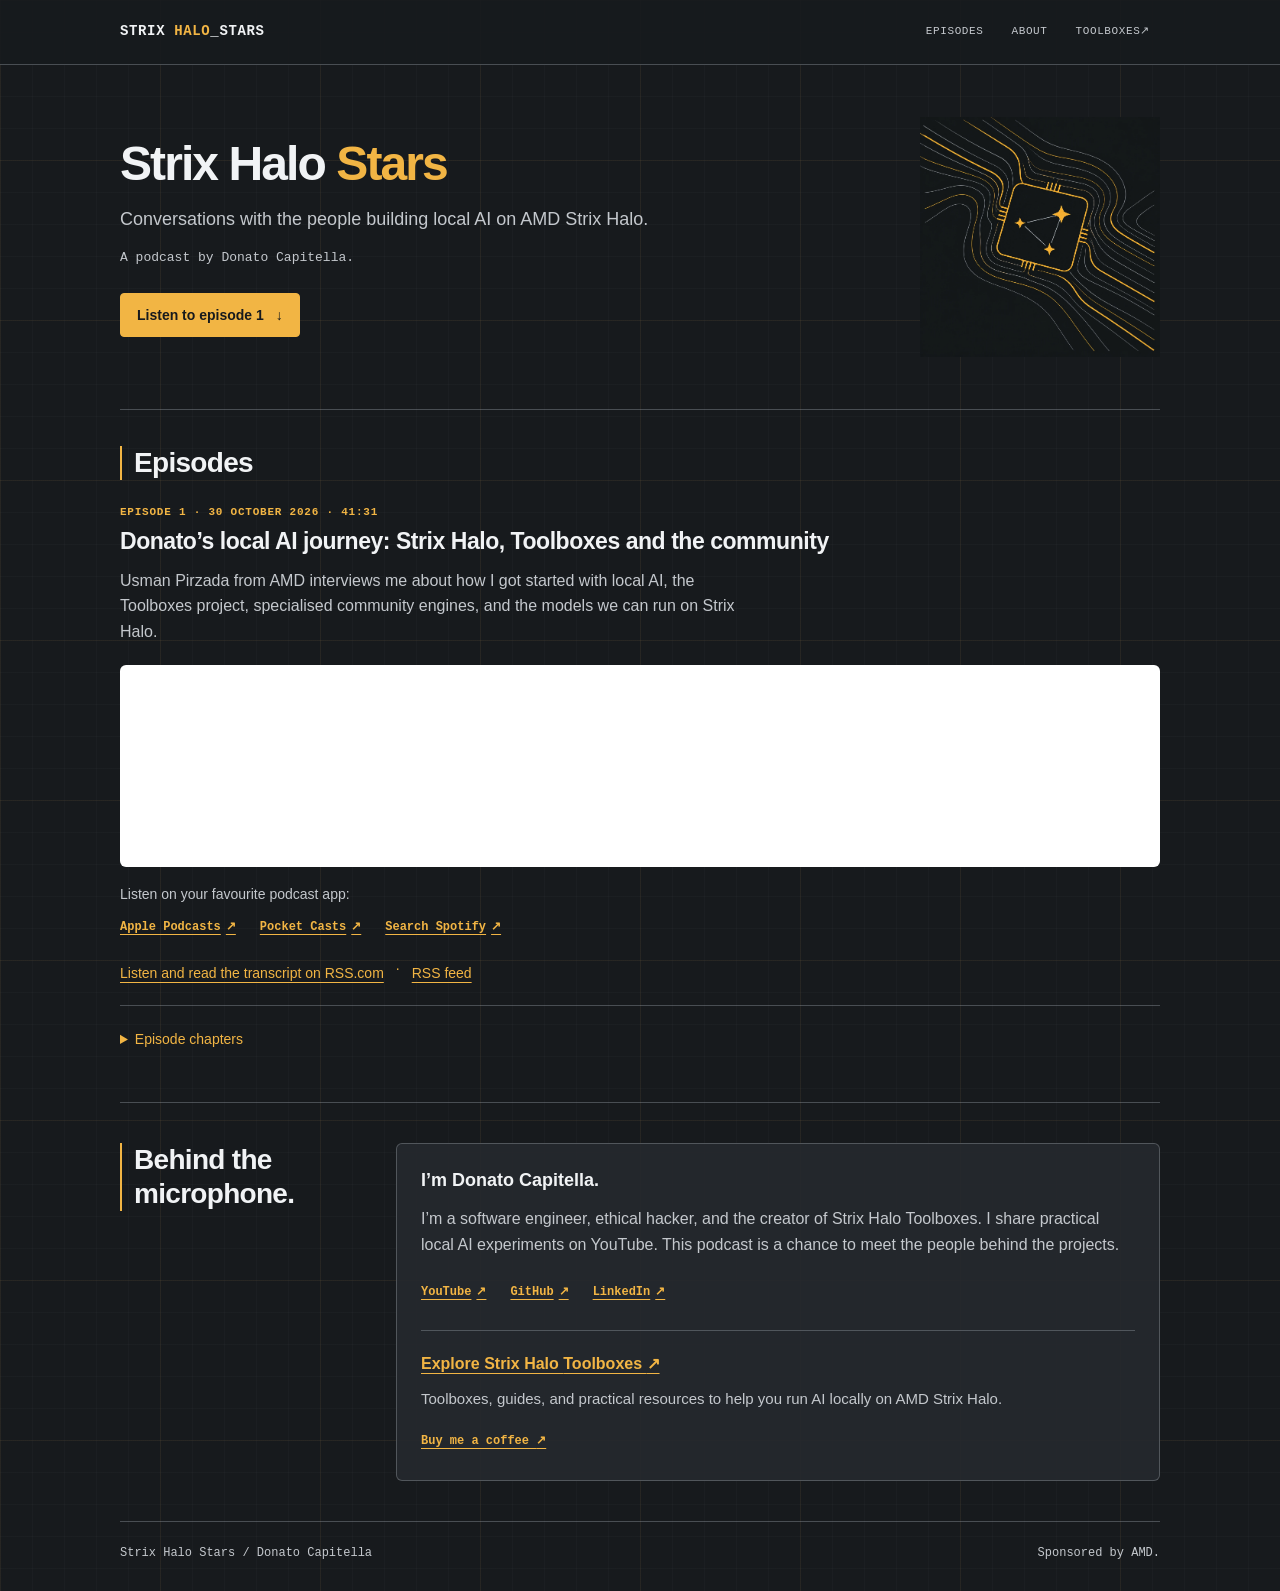
==== docs/index.html @ 57aa32db "Add Apple Podcasts, Pocket Casts and Spotify search links" ====
<!doctype html>
<html lang="en">
<head>
  <meta charset="utf-8">
  <meta name="viewport" content="width=device-width, initial-scale=1">
  <meta name="theme-color" content="#171a1d">
  <title>Strix Halo Stars — a podcast by Donato Capitella</title>
  <meta name="description" content="Conversations with the people building local AI on AMD Strix Halo. A podcast by Donato Capitella. Listen to Episode 1 with AMD’s Usman Pirzada.">
  <meta property="og:type" content="website">
  <meta property="og:title" content="Strix Halo Stars">
  <meta property="og:description" content="Conversations with the people building local AI on AMD Strix Halo. A podcast by Donato Capitella.">
  <link rel="alternate" type="application/rss+xml" title="Strix Halo Stars podcast feed" href="https://media.rss.com/strix-halo-stars/feed.xml">
  <link rel="icon" href="assets/favicon.svg" type="image/svg+xml">
  <link rel="stylesheet" href="brand.css">
  <link rel="stylesheet" href="styles.css?v=3">
</head>
<body class="brand-surface" id="top">
  <a class="skip-link" href="#main">Skip to content</a>
  <header class="site-header">
    <div class="header-inner">
      <a class="wordmark" href="#top" aria-label="Strix Halo Stars home">STRIX <span>HALO</span>_STARS</a>
      <nav aria-label="Main navigation">
        <a href="#episodes">Episodes</a>
        <a href="#about">About</a>
        <a href="https://strix-halo-toolboxes.com/">Toolboxes <span aria-hidden="true">↗</span></a>
      </nav>
    </div>
  </header>

  <div class="page">
    <main id="main">
      <section class="hero" aria-labelledby="show-title">
        <div class="hero-copy">
          <h1 id="show-title">Strix Halo <span>Stars</span></h1>
          <p class="intro">Conversations with the people building local AI on AMD Strix Halo.</p>
          <p class="byline">A podcast by Donato Capitella.</p>
          <a class="button" href="#episodes">Listen to episode 1 <span aria-hidden="true">↓</span></a>
        </div>
        <img class="hero-art" src="assets/chip-constellation.webp" width="1254" height="1254" alt="" fetchpriority="high">
      </section>

      <section class="episodes ruled-section" id="episodes" aria-labelledby="episodes-title">
        <div class="section-heading">
          <h2 id="episodes-title">Episodes</h2>
        </div>
        <article class="episode" aria-labelledby="episode-001-title">
          <div class="episode-copy">
            <p class="episode-meta">Episode 1 · <time datetime="2026-10-30">30 October 2026</time> · 41:31</p>
            <h3 id="episode-001-title">Donato’s local AI journey: Strix Halo, Toolboxes and the community</h3>
            <p>Usman Pirzada from AMD interviews me about how I got started with local AI, the Toolboxes project, specialised community engines, and the models we can run on Strix Halo.</p>
            <div class="episode-player">
              <iframe src="https://player.rss.com/strix-halo-stars/3261781?theme=dark&amp;v=2" title="Play Episode 1: Donato’s local AI journey" width="100%" height="202" allow="clipboard-write; encrypted-media; picture-in-picture" loading="lazy"></iframe>
              <p class="subscribe-copy">Listen on your favourite podcast app:</p>
              <ul class="social-links platform-links" aria-label="Podcast listening apps">
                <li><a class="text-link" href="https://podcasts.apple.com/us/podcast/strix-halo-stars/id6828989790">Apple Podcasts <span aria-hidden="true">↗</span></a></li>
                <li><a class="text-link" href="https://pocketcasts.com/podcast/strix-halo-stars/4653eed0-b6bb-013f-aeba-0e76ff9c8f21">Pocket Casts <span aria-hidden="true">↗</span></a></li>
                <li><a class="text-link" href="https://open.spotify.com/search/Strix%20Halo%20Stars">Search Spotify <span aria-hidden="true">↗</span></a></li>
              </ul>
              <p class="listen-links"><a class="text-link" href="https://rss.com/podcasts/strix-halo-stars/3261781/">Listen and read the transcript on RSS.com</a> <span aria-hidden="true">·</span> <a class="text-link" href="https://media.rss.com/strix-halo-stars/feed.xml">RSS feed</a></p>
            </div>
            <details class="episode-notes">
              <summary>Episode chapters</summary>
              <ol class="chapter-list">
                <li><time datetime="PT0S">00:00</time> Welcome and Donato’s Strix Halo journey</li>
                <li><time datetime="PT9M50S">09:50</time> Building and sharing Toolboxes</li>
                <li><time datetime="PT17M38S">17:38</time> Community engines and optimisations</li>
                <li><time datetime="PT26M51S">26:51</time> Local models: Qwen, DeepSeek and GLM</li>
                <li><time datetime="PT37M20S">37:20</time> What’s next for local AI?</li>
              </ol>
              <p>This episode is sponsored by AMD.</p>
            </details>
          </div>
        </article>
      </section>

      <section class="about ruled-section" id="about" aria-labelledby="about-title">
        <h2 id="about-title">Behind the microphone.</h2>
        <div class="about-copy">
          <h3>I’m Donato Capitella.</h3>
          <p>I’m a software engineer, ethical hacker, and the creator of Strix Halo Toolboxes. I share practical local AI experiments on YouTube. This podcast is a chance to meet the people behind the projects.</p>
          <ul class="social-links" aria-label="Find Donato online">
            <li><a class="text-link" href="https://www.youtube.com/@donatocapitella">YouTube <span aria-hidden="true">↗</span></a></li>
            <li><a class="text-link" href="https://github.com/kyuz0">GitHub <span aria-hidden="true">↗</span></a></li>
            <li><a class="text-link" href="https://www.linkedin.com/in/dcapitella/">LinkedIn <span aria-hidden="true">↗</span></a></li>
          </ul>
          <div class="project-links">
            <a class="text-link project-link" href="https://strix-halo-toolboxes.com/">Explore Strix Halo <span class="link-tail">Toolboxes <span aria-hidden="true">↗</span></span></a>
            <p>Toolboxes, guides, and practical resources to help you run AI locally on AMD Strix Halo.</p>
            <a class="text-link" href="https://buymeacoffee.com/dcapitella">Buy me a coffee <span aria-hidden="true">↗</span></a>
          </div>
        </div>
      </section>
    </main>

    <footer class="site-footer">
      <p>Strix Halo Stars <span aria-hidden="true">/</span> Donato Capitella</p>
      <p>Sponsored by AMD.</p>
    </footer>
  </div>
</body>
</html>
---- docs/brand.css ----
/*
 * Channel visual tokens, mirrored locally so GitHub Pages has no dependency on
 * the separate youtube-video-scripts checkout.
 */
:root {
    color-scheme: dark;
    --brand-ink: #171a1d;
    --brand-charcoal: #25292e;
    --brand-panel: #34383d;
    --brand-panel-quiet: #50565c;
    --brand-muted: #8f969e;
    --brand-text-soft: #c4c8cd;
    --brand-text: #f1f3f5;
    --brand-white: #ffffff;
    --brand-gold: #f2b544;
    --brand-amber: #8a5a00;
    --brand-gold-pale: #f7e7be;
    --brand-data-blue: #3a7ca5;
    --brand-data-green: #4f8a62;
    --brand-data-orange: #c47a3a;
    --brand-data-red: #b75b52;
    --brand-font-ui: -apple-system, BlinkMacSystemFont, "Segoe UI", Roboto, "Helvetica Neue", Arial, sans-serif;
    --brand-font-mono: ui-monospace, SFMono-Regular, Menlo, Monaco, Consolas, "Liberation Mono", monospace;
    --brand-radius-card: 8px;
    --brand-radius-control: 4px;
    --brand-border: 1px solid rgb(143 150 158 / 42%);
    --brand-shadow: 0 12px 32px rgb(0 0 0 / 18%);
    --brand-grid-minor: rgb(143 150 158 / 3.5%);
    --brand-grid-major: rgb(242 181 68 / 5.5%);
}

body.brand-surface {
    margin: 0;
    color: var(--brand-text);
    background-color: var(--brand-ink);
    font-family: var(--brand-font-ui);
}
---- docs/styles.css ----
/* The same restrained type, drafting grid and gold accents as Toolboxes. */
* { box-sizing: border-box; }
html { scroll-behavior: smooth; scroll-padding-top: 24px; -webkit-text-size-adjust: 100%; text-size-adjust: 100%; }
body.brand-surface {
  min-width: 0;
  font-size: 16px;
  line-height: 1.6;
  -webkit-font-smoothing: antialiased;
  background-image:
    linear-gradient(var(--brand-grid-major) 1px, transparent 1px),
    linear-gradient(90deg, var(--brand-grid-major) 1px, transparent 1px),
    linear-gradient(var(--brand-grid-minor) 1px, transparent 1px),
    linear-gradient(90deg, var(--brand-grid-minor) 1px, transparent 1px);
  background-size: 160px 160px, 160px 160px, 32px 32px, 32px 32px;
}
p, h1, h2, h3 { margin: 0; }
a { color: inherit; text-decoration: none; text-underline-offset: 4px; }
a:hover { color: var(--brand-gold); }
a:focus-visible { outline: 2px solid var(--brand-gold); outline-offset: 4px; }
::selection { color: var(--brand-ink); background: var(--brand-gold); }
.page, .header-inner { width: min(1040px, calc(100% - 48px)); margin-inline: auto; }
.skip-link { position: absolute; z-index: 2; top: -100px; left: 16px; padding: 10px 16px; color: var(--brand-ink); background: var(--brand-gold); }
.skip-link:focus { top: 10px; color: var(--brand-ink); }
.site-header { border-bottom: var(--brand-border); background: rgb(23 26 29 / 90%); }
.header-inner { min-height: 64px; display: flex; align-items: center; justify-content: space-between; gap: 24px; }
.wordmark { color: var(--brand-text); white-space: nowrap; font: 700 14px/1.4 var(--brand-font-mono); letter-spacing: .045em; }
.wordmark span { color: var(--brand-gold); }
nav { display: flex; flex-wrap: wrap; gap: 8px; }
nav a { display: inline-flex; min-height: 44px; align-items: center; padding: 6px 10px; font: 500 11px/1.4 var(--brand-font-mono); letter-spacing: .055em; text-transform: uppercase; color: var(--brand-text-soft); border-radius: 4px; }
nav a:hover { background: rgb(52 56 61 / 55%); }
.hero { display: grid; grid-template-columns: minmax(0, 1fr) 240px; gap: 56px; align-items: center; padding: 52px 0; }
.hero-copy { min-width: 0; }
h1 { font-size: clamp(36px, 4vw, 48px); font-weight: 650; line-height: 1.12; letter-spacing: -.04em; }
h1 span { color: var(--brand-gold); }
.intro { max-width: 570px; margin-top: 16px; color: var(--brand-text-soft); font-size: 18px; line-height: 1.55; }
.byline { margin-top: 14px; color: var(--brand-text-soft); font: 13px/1.6 var(--brand-font-mono); }
.button { display: inline-flex; align-items: center; justify-content: center; min-height: 44px; gap: 12px; margin-top: 24px; padding: 10px 16px; border: 1px solid var(--brand-gold); border-radius: 4px; color: var(--brand-ink); background: var(--brand-gold); font-size: 14px; font-weight: 650; }
.button:hover { color: var(--brand-ink); background: var(--brand-gold-pale); border-color: var(--brand-gold-pale); }
.hero-art { display: block; width: 240px; height: 240px; object-fit: contain; }
.ruled-section { border-top: var(--brand-border); }
.episodes { padding: 36px 0 40px; }
.section-heading { margin-bottom: 24px; }
h2 { padding-left: 12px; border-left: 2px solid var(--brand-gold); font-size: 28px; font-weight: 650; line-height: 1.2; letter-spacing: -.025em; }
.episode { min-width: 0; }
.episode-copy { min-width: 0; }
.episode-meta { color: var(--brand-gold); font: 600 11px/1.5 var(--brand-font-mono); letter-spacing: .07em; text-transform: uppercase; }
.episode h3 { margin-top: 7px; margin-bottom: 12px; font-size: 23px; font-weight: 650; line-height: 1.25; letter-spacing: -.02em; }
.episode-copy > p:not(.episode-meta) { max-width: 650px; color: var(--brand-text-soft); font-size: 16px; line-height: 1.6; }
.episode-player { min-width: 0; margin-top: 20px; }
.episode-player iframe { display: block; width: 100%; height: 202px; border: 0; border-radius: 6px; background: #171a1d; }
.listen-links { display: flex; flex-wrap: wrap; gap: 4px 12px; margin-top: 12px; color: var(--brand-gold); font-size: 14px; }
.listen-links a { display: inline-block; padding-block: 5px; }
.subscribe-copy { margin-top: 16px; color: var(--brand-text-soft); font-size: 14px; }
.episode-notes { margin-top: 16px; padding-top: 12px; border-top: var(--brand-border); color: var(--brand-text-soft); font-size: 14px; }
.episode-notes summary { width: fit-content; min-height: 44px; padding-block: 10px; color: var(--brand-gold); cursor: pointer; }
.episode-notes summary:focus-visible { outline: 2px solid var(--brand-gold); outline-offset: 4px; }
.chapter-list { list-style: none; padding: 0; margin: 8px 0 16px; }
.chapter-list li { display: grid; grid-template-columns: 48px minmax(0, 1fr); gap: 12px; margin-top: 8px; }
.chapter-list time { color: var(--brand-gold); font: 12px/1.9 var(--brand-font-mono); }
.about { display: grid; grid-template-columns: 240px minmax(0, 1fr); gap: 36px; align-items: start; padding: 40px 0; }
.about-copy { min-width: 0; padding: 24px; border: var(--brand-border); border-radius: 6px; background: rgb(37 41 46 / 92%); }
.about h3 { margin-bottom: 12px; font-size: 18px; font-weight: 650; line-height: 1.4; }
.about-copy p { color: var(--brand-text-soft); font-size: 16px; line-height: 1.65; }
.social-links { display: flex; flex-wrap: wrap; gap: 8px 24px; list-style: none; padding: 0; margin: 16px 0 0; }
.social-links a { display: inline-flex; align-items: center; gap: 5px; min-height: 36px; white-space: nowrap; color: var(--brand-gold); font: 600 12px/1.5 var(--brand-font-mono); }
.social-links.platform-links { margin-top: 4px; }
.text-link { text-decoration: underline; text-decoration-thickness: 1px; }
.link-tail { white-space: nowrap; }
.project-links { margin-top: 20px; padding-top: 20px; border-top: var(--brand-border); }
.project-link { color: var(--brand-gold); font-size: 16px; font-weight: 650; }
.project-links p { margin-top: 10px; margin-bottom: 14px; font-size: 15px; }
.project-links > a:last-child { display: inline-block; padding-block: 5px; color: var(--brand-gold); font: 600 12px/1.6 var(--brand-font-mono); }
.site-footer { display: flex; flex-wrap: wrap; justify-content: space-between; gap: 8px 20px; padding: 22px 0 28px; border-top: var(--brand-border); color: var(--brand-text-soft); font: 12px/1.6 var(--brand-font-mono); }
@media (max-width: 760px) {
  .hero { grid-template-columns: minmax(0, 1fr) 180px; gap: 28px; padding-block: 40px; }
  .hero-art { width: 180px; height: 180px; }
  h1 { font-size: 36px; }
  .intro { font-size: 17px; }
  .about { grid-template-columns: 180px minmax(0, 1fr); gap: 24px; }
  h2 { font-size: 25px; }
}
@media (max-width: 580px) {
  .page, .header-inner { width: calc(100% - 40px); }
  .header-inner { flex-wrap: wrap; gap: 4px 16px; padding: 14px 0 6px; }
  .wordmark { font-size: 13px; }
  nav { flex-basis: 100%; gap: 6px; margin-left: -8px; }
  nav a { padding-inline: 8px; font-size: 11px; }
  .hero { grid-template-columns: minmax(0, 1fr) 88px; gap: 16px; padding: 30px 0 32px; }
  .hero-copy { display: contents; }
  h1 { grid-column: 1; grid-row: 1; align-self: center; font-size: 32px; line-height: 1.15; }
  .hero-art { grid-column: 2; grid-row: 1; width: 88px; height: 88px; }
  .intro, .byline, .button { grid-column: 1 / -1; margin: 0; }
  .intro { font-size: 17px; }
  .byline { font-size: 12px; }
  .button { justify-self: start; font-size: 14px; }
  .episodes { padding: 28px 0 32px; }
  .section-heading { margin-bottom: 20px; }
  h2 { font-size: 24px; }
  .episode h3 { font-size: 20px; }
  .episode-copy > p:not(.episode-meta) { font-size: 15px; }
  .episode-meta { font-size: 10px; }
  .about { grid-template-columns: minmax(0, 1fr); gap: 20px; padding: 28px 0 32px; }
  .about-copy { padding: 20px; }
  .about-copy p { font-size: 15px; }
  .social-links { gap: 4px 20px; }
  .site-footer { flex-direction: column; font-size: 11px; padding-block: 20px; }
}
@media (max-width: 350px) {
  .page, .header-inner { width: calc(100% - 32px); }
  .hero { grid-template-columns: minmax(0, 1fr) 72px; gap: 14px; }
  .hero-art { width: 72px; height: 72px; }
  h1 { font-size: 30px; }
  .episode h3 { font-size: 19px; }
}
@media (prefers-reduced-motion: reduce) { html { scroll-behavior: auto; } }
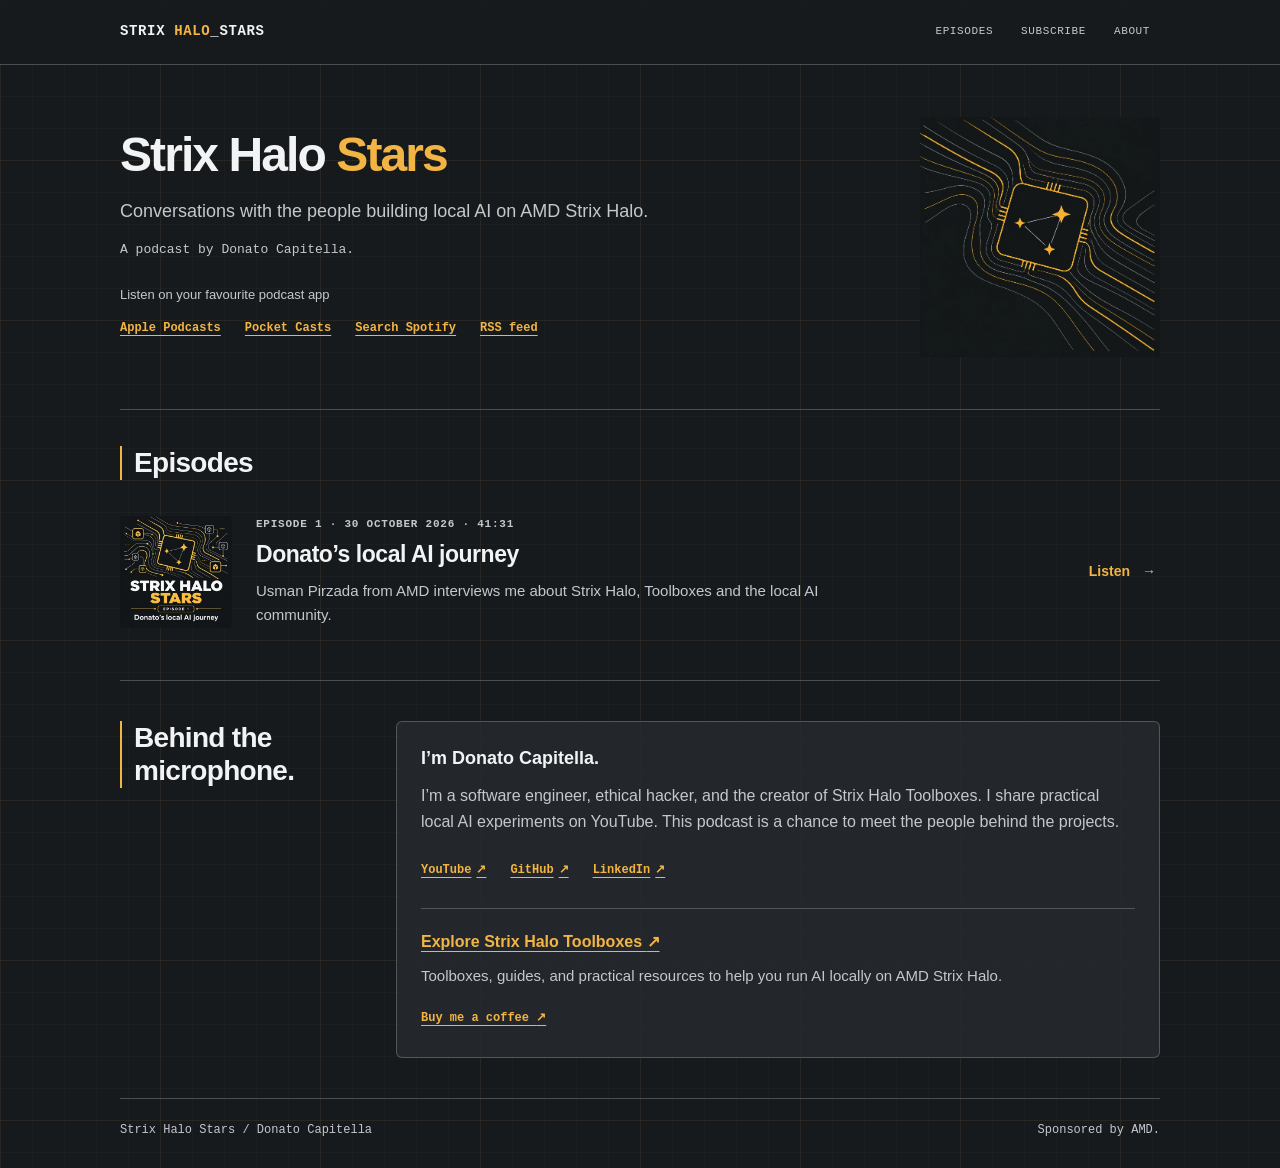
==== commit 27736146: "Separate the episode list from listening pages" ====
--- a/docs/index.html
+++ b/docs/index.html
@@ -12,7 +12,7 @@
   <link rel="alternate" type="application/rss+xml" title="Strix Halo Stars podcast feed" href="https://media.rss.com/strix-halo-stars/feed.xml">
   <link rel="icon" href="assets/favicon.svg" type="image/svg+xml">
   <link rel="stylesheet" href="brand.css">
-  <link rel="stylesheet" href="styles.css?v=3">
+  <link rel="stylesheet" href="styles.css?v=4">
 </head>
 <body class="brand-surface" id="top">
   <a class="skip-link" href="#main">Skip to content</a>
@@ -21,8 +21,8 @@
       <a class="wordmark" href="#top" aria-label="Strix Halo Stars home">STRIX <span>HALO</span>_STARS</a>
       <nav aria-label="Main navigation">
         <a href="#episodes">Episodes</a>
+        <a href="#subscribe">Subscribe</a>
         <a href="#about">About</a>
-        <a href="https://strix-halo-toolboxes.com/">Toolboxes <span aria-hidden="true">↗</span></a>
       </nav>
     </div>
   </header>
@@ -34,7 +34,15 @@
           <h1 id="show-title">Strix Halo <span>Stars</span></h1>
           <p class="intro">Conversations with the people building local AI on AMD Strix Halo.</p>
           <p class="byline">A podcast by Donato Capitella.</p>
-          <a class="button" href="#episodes">Listen to episode 1 <span aria-hidden="true">↓</span></a>
+          <div class="show-subscribe" id="subscribe">
+            <p>Listen on your favourite podcast app</p>
+            <ul class="social-links platform-links" aria-label="Podcast listening apps">
+              <li><a class="text-link" href="https://podcasts.apple.com/us/podcast/strix-halo-stars/id6828989790">Apple Podcasts</a></li>
+              <li><a class="text-link" href="https://pocketcasts.com/podcast/strix-halo-stars/4653eed0-b6bb-013f-aeba-0e76ff9c8f21">Pocket Casts</a></li>
+              <li><a class="text-link" href="https://open.spotify.com/search/Strix%20Halo%20Stars">Search Spotify</a></li>
+              <li><a class="text-link" href="https://media.rss.com/strix-halo-stars/feed.xml">RSS feed</a></li>
+            </ul>
+          </div>
         </div>
         <img class="hero-art" src="assets/chip-constellation.webp" width="1254" height="1254" alt="" fetchpriority="high">
       </section>
@@ -43,33 +51,14 @@
         <div class="section-heading">
           <h2 id="episodes-title">Episodes</h2>
         </div>
-        <article class="episode" aria-labelledby="episode-001-title">
-          <div class="episode-copy">
+        <article class="episode-list-item" aria-labelledby="episode-1-title">
+          <img class="episode-list-cover" src="assets/episodes/episode-1.webp" width="400" height="400" alt="" decoding="async">
+          <div class="episode-list-copy">
             <p class="episode-meta">Episode 1 · <time datetime="2026-10-30">30 October 2026</time> · 41:31</p>
-            <h3 id="episode-001-title">Donato’s local AI journey: Strix Halo, Toolboxes and the community</h3>
-            <p>Usman Pirzada from AMD interviews me about how I got started with local AI, the Toolboxes project, specialised community engines, and the models we can run on Strix Halo.</p>
-            <div class="episode-player">
-              <iframe src="https://player.rss.com/strix-halo-stars/3261781?theme=dark&amp;v=2" title="Play Episode 1: Donato’s local AI journey" width="100%" height="202" allow="clipboard-write; encrypted-media; picture-in-picture" loading="lazy"></iframe>
-              <p class="subscribe-copy">Listen on your favourite podcast app:</p>
-              <ul class="social-links platform-links" aria-label="Podcast listening apps">
-                <li><a class="text-link" href="https://podcasts.apple.com/us/podcast/strix-halo-stars/id6828989790">Apple Podcasts <span aria-hidden="true">↗</span></a></li>
-                <li><a class="text-link" href="https://pocketcasts.com/podcast/strix-halo-stars/4653eed0-b6bb-013f-aeba-0e76ff9c8f21">Pocket Casts <span aria-hidden="true">↗</span></a></li>
-                <li><a class="text-link" href="https://open.spotify.com/search/Strix%20Halo%20Stars">Search Spotify <span aria-hidden="true">↗</span></a></li>
-              </ul>
-              <p class="listen-links"><a class="text-link" href="https://rss.com/podcasts/strix-halo-stars/3261781/">Listen and read the transcript on RSS.com</a> <span aria-hidden="true">·</span> <a class="text-link" href="https://media.rss.com/strix-halo-stars/feed.xml">RSS feed</a></p>
-            </div>
-            <details class="episode-notes">
-              <summary>Episode chapters</summary>
-              <ol class="chapter-list">
-                <li><time datetime="PT0S">00:00</time> Welcome and Donato’s Strix Halo journey</li>
-                <li><time datetime="PT9M50S">09:50</time> Building and sharing Toolboxes</li>
-                <li><time datetime="PT17M38S">17:38</time> Community engines and optimisations</li>
-                <li><time datetime="PT26M51S">26:51</time> Local models: Qwen, DeepSeek and GLM</li>
-                <li><time datetime="PT37M20S">37:20</time> What’s next for local AI?</li>
-              </ol>
-              <p>This episode is sponsored by AMD.</p>
-            </details>
+            <h3 id="episode-1-title"><a href="episodes/1/">Donato’s local AI journey</a></h3>
+            <p class="episode-summary">Usman Pirzada from AMD interviews me about Strix Halo, Toolboxes and the local AI community.</p>
           </div>
+          <a class="episode-list-action" href="episodes/1/" aria-label="Listen to Episode 1: Donato’s local AI journey">Listen <span aria-hidden="true">→</span></a>
         </article>
       </section>
 
--- a/docs/styles.css
+++ b/docs/styles.css
@@ -34,26 +34,38 @@
 h1 span { color: var(--brand-gold); }
 .intro { max-width: 570px; margin-top: 16px; color: var(--brand-text-soft); font-size: 18px; line-height: 1.55; }
 .byline { margin-top: 14px; color: var(--brand-text-soft); font: 13px/1.6 var(--brand-font-mono); }
-.button { display: inline-flex; align-items: center; justify-content: center; min-height: 44px; gap: 12px; margin-top: 24px; padding: 10px 16px; border: 1px solid var(--brand-gold); border-radius: 4px; color: var(--brand-ink); background: var(--brand-gold); font-size: 14px; font-weight: 650; }
-.button:hover { color: var(--brand-ink); background: var(--brand-gold-pale); border-color: var(--brand-gold-pale); }
 .hero-art { display: block; width: 240px; height: 240px; object-fit: contain; }
 .ruled-section { border-top: var(--brand-border); }
 .episodes { padding: 36px 0 40px; }
 .section-heading { margin-bottom: 24px; }
 h2 { padding-left: 12px; border-left: 2px solid var(--brand-gold); font-size: 28px; font-weight: 650; line-height: 1.2; letter-spacing: -.025em; }
-.episode { min-width: 0; }
-.episode-copy { min-width: 0; }
-.episode-meta { color: var(--brand-gold); font: 600 11px/1.5 var(--brand-font-mono); letter-spacing: .07em; text-transform: uppercase; }
-.episode h3 { margin-top: 7px; margin-bottom: 12px; font-size: 23px; font-weight: 650; line-height: 1.25; letter-spacing: -.02em; }
-.episode-copy > p:not(.episode-meta) { max-width: 650px; color: var(--brand-text-soft); font-size: 16px; line-height: 1.6; }
+.episode-meta { color: var(--brand-text-soft); font: 600 11px/1.5 var(--brand-font-mono); letter-spacing: .07em; text-transform: uppercase; }
 .episode-player { min-width: 0; margin-top: 20px; }
 .episode-player iframe { display: block; width: 100%; height: 202px; border: 0; border-radius: 6px; background: #171a1d; }
-.listen-links { display: flex; flex-wrap: wrap; gap: 4px 12px; margin-top: 12px; color: var(--brand-gold); font-size: 14px; }
-.listen-links a { display: inline-block; padding-block: 5px; }
-.subscribe-copy { margin-top: 16px; color: var(--brand-text-soft); font-size: 14px; }
-.episode-notes { margin-top: 16px; padding-top: 12px; border-top: var(--brand-border); color: var(--brand-text-soft); font-size: 14px; }
+.show-subscribe { margin-top: 24px; }
+.show-subscribe > p { color: var(--brand-text-soft); font-size: 13px; }
+.episode-list-item { display: grid; grid-template-columns: 112px minmax(0, 1fr) auto; align-items: center; gap: 24px; padding-block: 12px; }
+.episode-list-item + .episode-list-item { margin-top: 20px; padding-top: 32px; border-top: var(--brand-border); }
+.episode-list-cover { display: block; width: 112px; height: 112px; object-fit: contain; border-radius: 4px; }
+.episode-list-copy { min-width: 0; }
+.episode-list-copy h3 { margin-top: 8px; font-size: 23px; line-height: 1.25; letter-spacing: -.02em; }
+.episode-summary { max-width: 630px; margin-top: 10px; color: var(--brand-text-soft); font-size: 15px; line-height: 1.6; }
+.episode-list-action { display: inline-flex; align-items: center; gap: 12px; min-height: 44px; padding: 8px 4px; color: var(--brand-gold); font-size: 14px; font-weight: 600; }
+.episode-detail { max-width: 800px; margin-inline: auto; padding: 32px 0 64px; }
+.back-link { display: inline-flex; align-items: center; gap: 10px; min-height: 44px; color: var(--brand-text-soft); font-size: 13px; }
+.episode-heading { margin-top: 32px; }
+.episode-heading h1 { margin-top: 12px; font-size: 36px; line-height: 1.2; letter-spacing: -.025em; }
+.episode-deck { max-width: 680px; margin-top: 16px; color: var(--brand-text-soft); font-size: 16px; line-height: 1.6; }
+.episode-detail .episode-player { margin-top: 28px; }
+.episode-reading { display: grid; grid-template-columns: minmax(0, 1fr) auto; align-items: start; gap: 8px 24px; margin-top: 20px; font-size: 13px; }
+.episode-notes { color: var(--brand-text-soft); }
 .episode-notes summary { width: fit-content; min-height: 44px; padding-block: 10px; color: var(--brand-gold); cursor: pointer; }
 .episode-notes summary:focus-visible { outline: 2px solid var(--brand-gold); outline-offset: 4px; }
+.episode-notes-content { padding-top: 12px; font-size: 15px; line-height: 1.7; }
+.episode-notes-content p + p { margin-top: 16px; }
+.episode-notes-content a { color: var(--brand-gold); }
+.episode-host-link { display: inline-flex; align-items: center; min-height: 44px; color: var(--brand-text-soft); }
+.episode-reading:has(.episode-notes[open]) { grid-template-columns: minmax(0, 1fr); }
 .chapter-list { list-style: none; padding: 0; margin: 8px 0 16px; }
 .chapter-list li { display: grid; grid-template-columns: 48px minmax(0, 1fr); gap: 12px; margin-top: 8px; }
 .chapter-list time { color: var(--brand-gold); font: 12px/1.9 var(--brand-font-mono); }
@@ -89,16 +101,24 @@
   .hero-copy { display: contents; }
   h1 { grid-column: 1; grid-row: 1; align-self: center; font-size: 32px; line-height: 1.15; }
   .hero-art { grid-column: 2; grid-row: 1; width: 88px; height: 88px; }
-  .intro, .byline, .button { grid-column: 1 / -1; margin: 0; }
+  .intro, .byline, .show-subscribe { grid-column: 1 / -1; margin: 0; }
   .intro { font-size: 17px; }
   .byline { font-size: 12px; }
-  .button { justify-self: start; font-size: 14px; }
   .episodes { padding: 28px 0 32px; }
   .section-heading { margin-bottom: 20px; }
   h2 { font-size: 24px; }
-  .episode h3 { font-size: 20px; }
-  .episode-copy > p:not(.episode-meta) { font-size: 15px; }
   .episode-meta { font-size: 10px; }
+  .show-subscribe { margin-top: 4px; }
+  .episode-list-item { grid-template-columns: 80px minmax(0, 1fr); gap: 0 18px; align-items: start; }
+  .episode-list-cover { width: 80px; height: 80px; grid-row: 1 / span 2; }
+  .episode-list-copy h3 { font-size: 20px; }
+  .episode-summary { font-size: 14px; }
+  .episode-list-action { grid-column: 2; justify-self: start; margin-top: 8px; }
+  .episode-detail { padding-top: 18px; padding-bottom: 40px; }
+  .episode-heading { margin-top: 24px; }
+  .episode-heading h1 { font-size: 28px; }
+  .episode-deck { font-size: 15px; }
+  .episode-reading { grid-template-columns: minmax(0, 1fr); gap: 0; }
   .about { grid-template-columns: minmax(0, 1fr); gap: 20px; padding: 28px 0 32px; }
   .about-copy { padding: 20px; }
   .about-copy p { font-size: 15px; }
@@ -110,6 +130,5 @@
   .hero { grid-template-columns: minmax(0, 1fr) 72px; gap: 14px; }
   .hero-art { width: 72px; height: 72px; }
   h1 { font-size: 30px; }
-  .episode h3 { font-size: 19px; }
 }
 @media (prefers-reduced-motion: reduce) { html { scroll-behavior: auto; } }
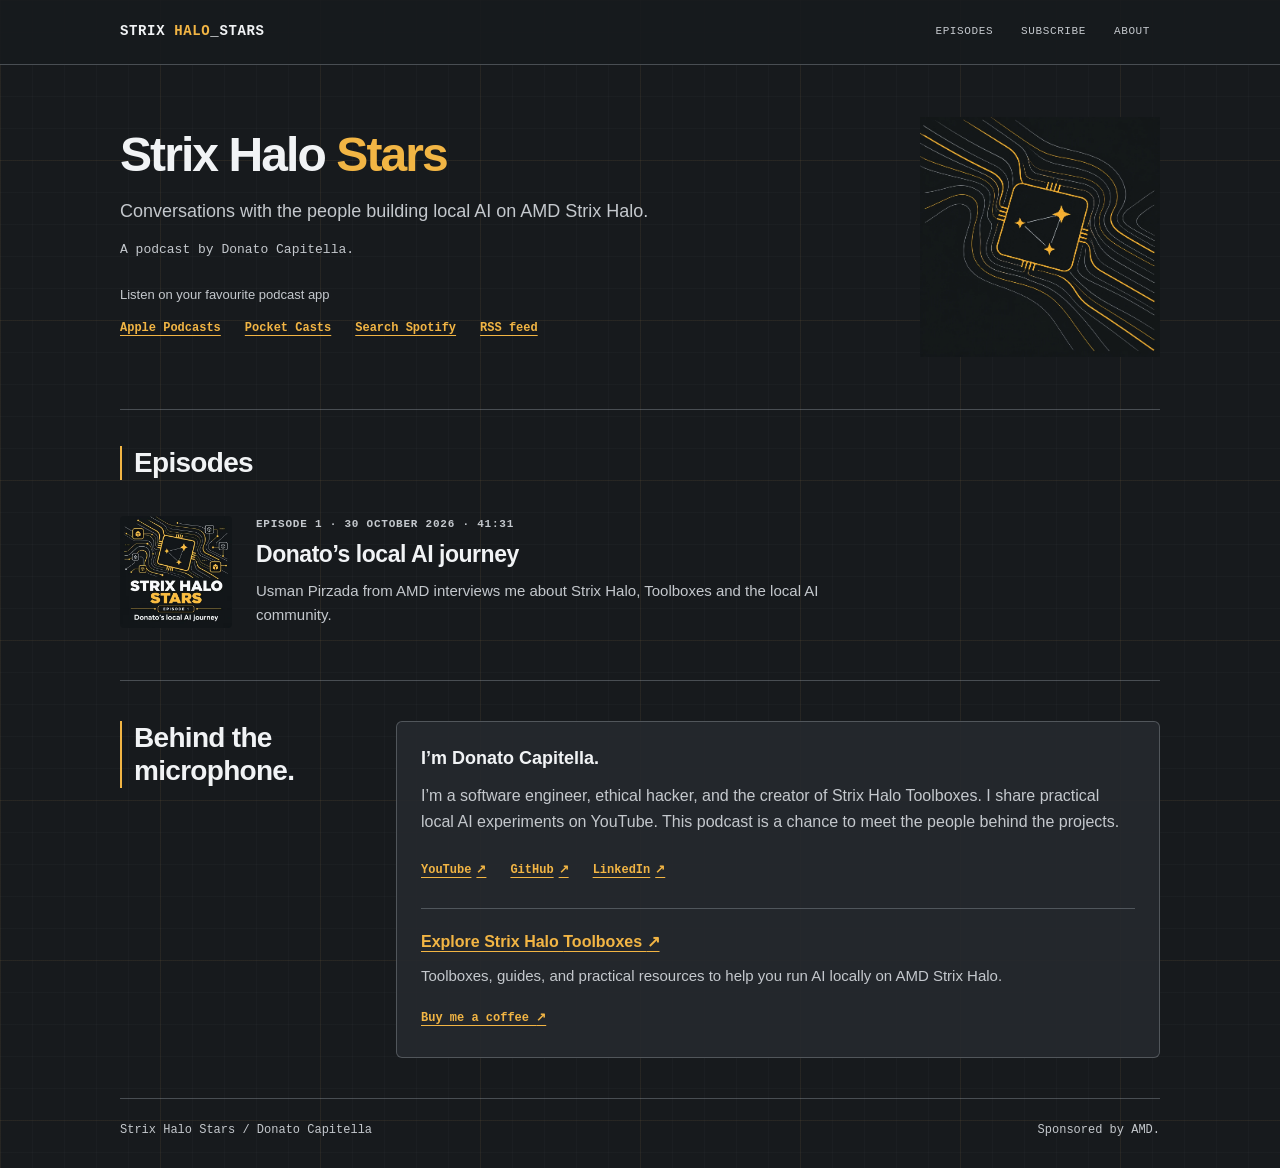
==== commit 5f59b758: "Make episode covers and titles open the listening page" ====
--- a/docs/index.html
+++ b/docs/index.html
@@ -12,7 +12,7 @@
   <link rel="alternate" type="application/rss+xml" title="Strix Halo Stars podcast feed" href="https://media.rss.com/strix-halo-stars/feed.xml">
   <link rel="icon" href="assets/favicon.svg" type="image/svg+xml">
   <link rel="stylesheet" href="brand.css">
-  <link rel="stylesheet" href="styles.css?v=4">
+  <link rel="stylesheet" href="styles.css?v=5">
 </head>
 <body class="brand-surface" id="top">
   <a class="skip-link" href="#main">Skip to content</a>
@@ -52,13 +52,14 @@
           <h2 id="episodes-title">Episodes</h2>
         </div>
         <article class="episode-list-item" aria-labelledby="episode-1-title">
-          <img class="episode-list-cover" src="assets/episodes/episode-1.webp" width="400" height="400" alt="" decoding="async">
-          <div class="episode-list-copy">
-            <p class="episode-meta">Episode 1 · <time datetime="2026-10-30">30 October 2026</time> · 41:31</p>
-            <h3 id="episode-1-title"><a href="episodes/1/">Donato’s local AI journey</a></h3>
-            <p class="episode-summary">Usman Pirzada from AMD interviews me about Strix Halo, Toolboxes and the local AI community.</p>
-          </div>
-          <a class="episode-list-action" href="episodes/1/" aria-label="Listen to Episode 1: Donato’s local AI journey">Listen <span aria-hidden="true">→</span></a>
+          <a class="episode-list-link" href="episodes/1/" aria-labelledby="episode-1-title">
+            <img class="episode-list-cover" src="assets/episodes/episode-1.webp" width="400" height="400" alt="" decoding="async">
+            <div class="episode-list-copy">
+              <p class="episode-meta">Episode 1 · <time datetime="2026-10-30">30 October 2026</time> · 41:31</p>
+              <h3 id="episode-1-title">Donato’s local AI journey</h3>
+              <p class="episode-summary">Usman Pirzada from AMD interviews me about Strix Halo, Toolboxes and the local AI community.</p>
+            </div>
+          </a>
         </article>
       </section>
 
--- a/docs/styles.css
+++ b/docs/styles.css
@@ -44,13 +44,15 @@
 .episode-player iframe { display: block; width: 100%; height: 202px; border: 0; border-radius: 6px; background: #171a1d; }
 .show-subscribe { margin-top: 24px; }
 .show-subscribe > p { color: var(--brand-text-soft); font-size: 13px; }
-.episode-list-item { display: grid; grid-template-columns: 112px minmax(0, 1fr) auto; align-items: center; gap: 24px; padding-block: 12px; }
+.episode-list-link { display: grid; grid-template-columns: 112px minmax(0, 1fr); align-items: center; gap: 24px; padding-block: 12px; border-radius: 4px; }
+.episode-list-link:hover { color: inherit; }
+.episode-list-link:hover h3, .episode-list-link:focus-visible h3 { color: var(--brand-gold); text-decoration: underline; text-underline-offset: 5px; }
 .episode-list-item + .episode-list-item { margin-top: 20px; padding-top: 32px; border-top: var(--brand-border); }
 .episode-list-cover { display: block; width: 112px; height: 112px; object-fit: contain; border-radius: 4px; }
 .episode-list-copy { min-width: 0; }
 .episode-list-copy h3 { margin-top: 8px; font-size: 23px; line-height: 1.25; letter-spacing: -.02em; }
 .episode-summary { max-width: 630px; margin-top: 10px; color: var(--brand-text-soft); font-size: 15px; line-height: 1.6; }
-.episode-list-action { display: inline-flex; align-items: center; gap: 12px; min-height: 44px; padding: 8px 4px; color: var(--brand-gold); font-size: 14px; font-weight: 600; }
+
 .episode-detail { max-width: 800px; margin-inline: auto; padding: 32px 0 64px; }
 .back-link { display: inline-flex; align-items: center; gap: 10px; min-height: 44px; color: var(--brand-text-soft); font-size: 13px; }
 .episode-heading { margin-top: 32px; }
@@ -109,11 +111,11 @@
   h2 { font-size: 24px; }
   .episode-meta { font-size: 10px; }
   .show-subscribe { margin-top: 4px; }
-  .episode-list-item { grid-template-columns: 80px minmax(0, 1fr); gap: 0 18px; align-items: start; }
-  .episode-list-cover { width: 80px; height: 80px; grid-row: 1 / span 2; }
+  .episode-list-link { grid-template-columns: 80px minmax(0, 1fr); gap: 0 18px; align-items: start; }
+  .episode-list-cover { width: 80px; height: 80px; }
   .episode-list-copy h3 { font-size: 20px; }
   .episode-summary { font-size: 14px; }
-  .episode-list-action { grid-column: 2; justify-self: start; margin-top: 8px; }
+
   .episode-detail { padding-top: 18px; padding-bottom: 40px; }
   .episode-heading { margin-top: 24px; }
   .episode-heading h1 { font-size: 28px; }
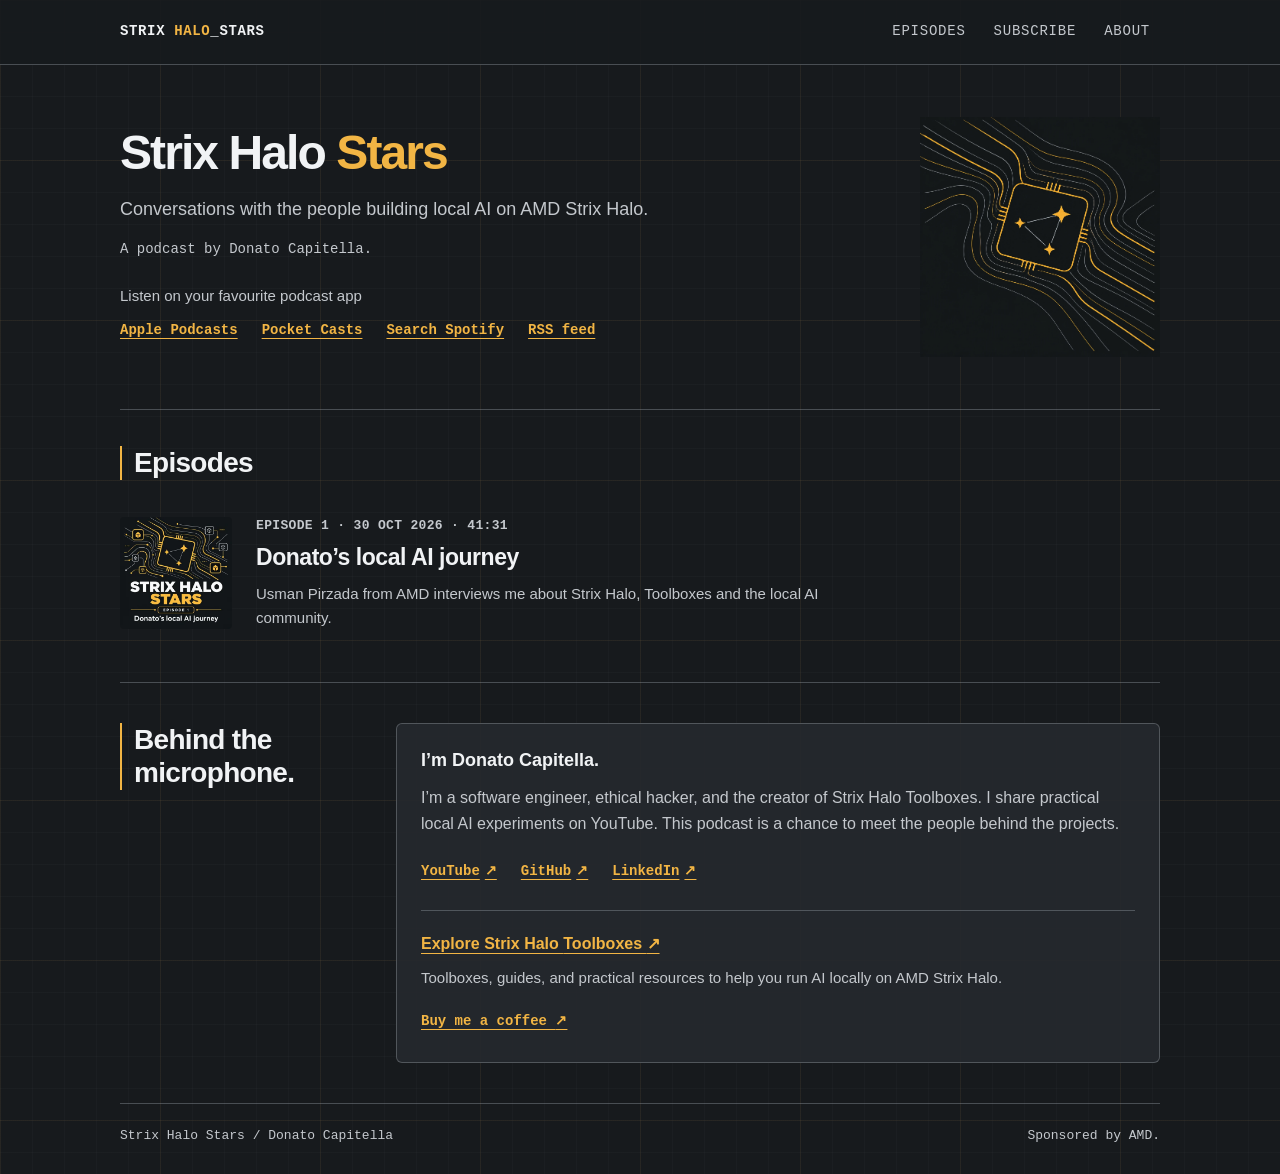
==== commit 57b28680: "Improve navigation and supporting text readability" ====
--- a/docs/index.html
+++ b/docs/index.html
@@ -12,7 +12,8 @@
   <link rel="alternate" type="application/rss+xml" title="Strix Halo Stars podcast feed" href="https://media.rss.com/strix-halo-stars/feed.xml">
   <link rel="icon" href="assets/favicon.svg" type="image/svg+xml">
   <link rel="stylesheet" href="brand.css">
-  <link rel="stylesheet" href="styles.css?v=5">
+  <link rel="stylesheet" href="styles.css?v=6">
+  <script defer data-domain="strix-halo-stars.com" src="https://plausible.skybound.link/js/plausible.js"></script>
 </head>
 <body class="brand-surface" id="top">
   <a class="skip-link" href="#main">Skip to content</a>
@@ -55,7 +56,7 @@
           <a class="episode-list-link" href="episodes/1/" aria-labelledby="episode-1-title">
             <img class="episode-list-cover" src="assets/episodes/episode-1.webp" width="400" height="400" alt="" decoding="async">
             <div class="episode-list-copy">
-              <p class="episode-meta">Episode 1 · <time datetime="2026-10-30">30 October 2026</time> · 41:31</p>
+              <p class="episode-meta">Episode 1 · <time datetime="2026-10-30">30 Oct 2026</time> · 41:31</p>
               <h3 id="episode-1-title">Donato’s local AI journey</h3>
               <p class="episode-summary">Usman Pirzada from AMD interviews me about Strix Halo, Toolboxes and the local AI community.</p>
             </div>
--- a/docs/styles.css
+++ b/docs/styles.css
@@ -26,24 +26,24 @@
 .wordmark { color: var(--brand-text); white-space: nowrap; font: 700 14px/1.4 var(--brand-font-mono); letter-spacing: .045em; }
 .wordmark span { color: var(--brand-gold); }
 nav { display: flex; flex-wrap: wrap; gap: 8px; }
-nav a { display: inline-flex; min-height: 44px; align-items: center; padding: 6px 10px; font: 500 11px/1.4 var(--brand-font-mono); letter-spacing: .055em; text-transform: uppercase; color: var(--brand-text-soft); border-radius: 4px; }
+nav a { display: inline-flex; min-height: 44px; align-items: center; padding: 6px 10px; font: 500 14px/1.4 var(--brand-font-mono); letter-spacing: .055em; text-transform: uppercase; color: var(--brand-text-soft); border-radius: 4px; }
 nav a:hover { background: rgb(52 56 61 / 55%); }
 .hero { display: grid; grid-template-columns: minmax(0, 1fr) 240px; gap: 56px; align-items: center; padding: 52px 0; }
 .hero-copy { min-width: 0; }
 h1 { font-size: clamp(36px, 4vw, 48px); font-weight: 650; line-height: 1.12; letter-spacing: -.04em; }
 h1 span { color: var(--brand-gold); }
 .intro { max-width: 570px; margin-top: 16px; color: var(--brand-text-soft); font-size: 18px; line-height: 1.55; }
-.byline { margin-top: 14px; color: var(--brand-text-soft); font: 13px/1.6 var(--brand-font-mono); }
+.byline { margin-top: 14px; color: var(--brand-text-soft); font: 14px/1.6 var(--brand-font-mono); }
 .hero-art { display: block; width: 240px; height: 240px; object-fit: contain; }
 .ruled-section { border-top: var(--brand-border); }
 .episodes { padding: 36px 0 40px; }
 .section-heading { margin-bottom: 24px; }
 h2 { padding-left: 12px; border-left: 2px solid var(--brand-gold); font-size: 28px; font-weight: 650; line-height: 1.2; letter-spacing: -.025em; }
-.episode-meta { color: var(--brand-text-soft); font: 600 11px/1.5 var(--brand-font-mono); letter-spacing: .07em; text-transform: uppercase; }
+.episode-meta { color: var(--brand-text-soft); font: 600 13px/1.5 var(--brand-font-mono); letter-spacing: .025em; text-transform: uppercase; }
 .episode-player { min-width: 0; margin-top: 20px; }
 .episode-player iframe { display: block; width: 100%; height: 202px; border: 0; border-radius: 6px; background: #171a1d; }
 .show-subscribe { margin-top: 24px; }
-.show-subscribe > p { color: var(--brand-text-soft); font-size: 13px; }
+.show-subscribe > p { color: var(--brand-text-soft); font-size: 15px; }
 .episode-list-link { display: grid; grid-template-columns: 112px minmax(0, 1fr); align-items: center; gap: 24px; padding-block: 12px; border-radius: 4px; }
 .episode-list-link:hover { color: inherit; }
 .episode-list-link:hover h3, .episode-list-link:focus-visible h3 { color: var(--brand-gold); text-decoration: underline; text-underline-offset: 5px; }
@@ -54,37 +54,37 @@
 .episode-summary { max-width: 630px; margin-top: 10px; color: var(--brand-text-soft); font-size: 15px; line-height: 1.6; }
 
 .episode-detail { max-width: 800px; margin-inline: auto; padding: 32px 0 64px; }
-.back-link { display: inline-flex; align-items: center; gap: 10px; min-height: 44px; color: var(--brand-text-soft); font-size: 13px; }
-.episode-heading { margin-top: 32px; }
+.back-link { display: inline-flex; align-items: center; gap: 10px; min-height: 44px; color: var(--brand-text); font-size: 16px; font-weight: 500; }
+.episode-heading { margin-top: 24px; }
 .episode-heading h1 { margin-top: 12px; font-size: 36px; line-height: 1.2; letter-spacing: -.025em; }
 .episode-deck { max-width: 680px; margin-top: 16px; color: var(--brand-text-soft); font-size: 16px; line-height: 1.6; }
 .episode-detail .episode-player { margin-top: 28px; }
-.episode-reading { display: grid; grid-template-columns: minmax(0, 1fr) auto; align-items: start; gap: 8px 24px; margin-top: 20px; font-size: 13px; }
+.episode-reading { display: grid; grid-template-columns: minmax(0, 1fr) auto; align-items: start; gap: 8px 24px; margin-top: 20px; font-size: 15px; }
 .episode-notes { color: var(--brand-text-soft); }
 .episode-notes summary { width: fit-content; min-height: 44px; padding-block: 10px; color: var(--brand-gold); cursor: pointer; }
 .episode-notes summary:focus-visible { outline: 2px solid var(--brand-gold); outline-offset: 4px; }
-.episode-notes-content { padding-top: 12px; font-size: 15px; line-height: 1.7; }
+.episode-notes-content { padding-top: 12px; font-size: 16px; line-height: 1.7; }
 .episode-notes-content p + p { margin-top: 16px; }
 .episode-notes-content a { color: var(--brand-gold); }
 .episode-host-link { display: inline-flex; align-items: center; min-height: 44px; color: var(--brand-text-soft); }
 .episode-reading:has(.episode-notes[open]) { grid-template-columns: minmax(0, 1fr); }
 .chapter-list { list-style: none; padding: 0; margin: 8px 0 16px; }
 .chapter-list li { display: grid; grid-template-columns: 48px minmax(0, 1fr); gap: 12px; margin-top: 8px; }
-.chapter-list time { color: var(--brand-gold); font: 12px/1.9 var(--brand-font-mono); }
+.chapter-list time { color: var(--brand-gold); font: 14px/1.9 var(--brand-font-mono); }
 .about { display: grid; grid-template-columns: 240px minmax(0, 1fr); gap: 36px; align-items: start; padding: 40px 0; }
 .about-copy { min-width: 0; padding: 24px; border: var(--brand-border); border-radius: 6px; background: rgb(37 41 46 / 92%); }
 .about h3 { margin-bottom: 12px; font-size: 18px; font-weight: 650; line-height: 1.4; }
 .about-copy p { color: var(--brand-text-soft); font-size: 16px; line-height: 1.65; }
 .social-links { display: flex; flex-wrap: wrap; gap: 8px 24px; list-style: none; padding: 0; margin: 16px 0 0; }
-.social-links a { display: inline-flex; align-items: center; gap: 5px; min-height: 36px; white-space: nowrap; color: var(--brand-gold); font: 600 12px/1.5 var(--brand-font-mono); }
+.social-links a { display: inline-flex; align-items: center; gap: 5px; min-height: 36px; white-space: nowrap; color: var(--brand-gold); font: 600 14px/1.5 var(--brand-font-mono); }
 .social-links.platform-links { margin-top: 4px; }
 .text-link { text-decoration: underline; text-decoration-thickness: 1px; }
 .link-tail { white-space: nowrap; }
 .project-links { margin-top: 20px; padding-top: 20px; border-top: var(--brand-border); }
 .project-link { color: var(--brand-gold); font-size: 16px; font-weight: 650; }
 .project-links p { margin-top: 10px; margin-bottom: 14px; font-size: 15px; }
-.project-links > a:last-child { display: inline-block; padding-block: 5px; color: var(--brand-gold); font: 600 12px/1.6 var(--brand-font-mono); }
-.site-footer { display: flex; flex-wrap: wrap; justify-content: space-between; gap: 8px 20px; padding: 22px 0 28px; border-top: var(--brand-border); color: var(--brand-text-soft); font: 12px/1.6 var(--brand-font-mono); }
+.project-links > a:last-child { display: inline-block; padding-block: 5px; color: var(--brand-gold); font: 600 14px/1.6 var(--brand-font-mono); }
+.site-footer { display: flex; flex-wrap: wrap; justify-content: space-between; gap: 8px 20px; padding: 22px 0 28px; border-top: var(--brand-border); color: var(--brand-text-soft); font: 13px/1.6 var(--brand-font-mono); }
 @media (max-width: 760px) {
   .hero { grid-template-columns: minmax(0, 1fr) 180px; gap: 28px; padding-block: 40px; }
   .hero-art { width: 180px; height: 180px; }
@@ -96,25 +96,25 @@
 @media (max-width: 580px) {
   .page, .header-inner { width: calc(100% - 40px); }
   .header-inner { flex-wrap: wrap; gap: 4px 16px; padding: 14px 0 6px; }
-  .wordmark { font-size: 13px; }
+  .wordmark { font-size: 14px; }
   nav { flex-basis: 100%; gap: 6px; margin-left: -8px; }
-  nav a { padding-inline: 8px; font-size: 11px; }
+  nav a { padding-inline: 8px; font-size: 14px; }
   .hero { grid-template-columns: minmax(0, 1fr) 88px; gap: 16px; padding: 30px 0 32px; }
   .hero-copy { display: contents; }
   h1 { grid-column: 1; grid-row: 1; align-self: center; font-size: 32px; line-height: 1.15; }
   .hero-art { grid-column: 2; grid-row: 1; width: 88px; height: 88px; }
   .intro, .byline, .show-subscribe { grid-column: 1 / -1; margin: 0; }
   .intro { font-size: 17px; }
-  .byline { font-size: 12px; }
+  .byline { font-size: 14px; }
   .episodes { padding: 28px 0 32px; }
   .section-heading { margin-bottom: 20px; }
   h2 { font-size: 24px; }
-  .episode-meta { font-size: 10px; }
+  .episode-meta { font-size: 13px; }
   .show-subscribe { margin-top: 4px; }
   .episode-list-link { grid-template-columns: 80px minmax(0, 1fr); gap: 0 18px; align-items: start; }
   .episode-list-cover { width: 80px; height: 80px; }
   .episode-list-copy h3 { font-size: 20px; }
-  .episode-summary { font-size: 14px; }
+  .episode-summary { font-size: 15px; }
 
   .episode-detail { padding-top: 18px; padding-bottom: 40px; }
   .episode-heading { margin-top: 24px; }
@@ -125,7 +125,7 @@
   .about-copy { padding: 20px; }
   .about-copy p { font-size: 15px; }
   .social-links { gap: 4px 20px; }
-  .site-footer { flex-direction: column; font-size: 11px; padding-block: 20px; }
+  .site-footer { flex-direction: column; font-size: 13px; padding-block: 20px; }
 }
 @media (max-width: 350px) {
   .page, .header-inner { width: calc(100% - 32px); }
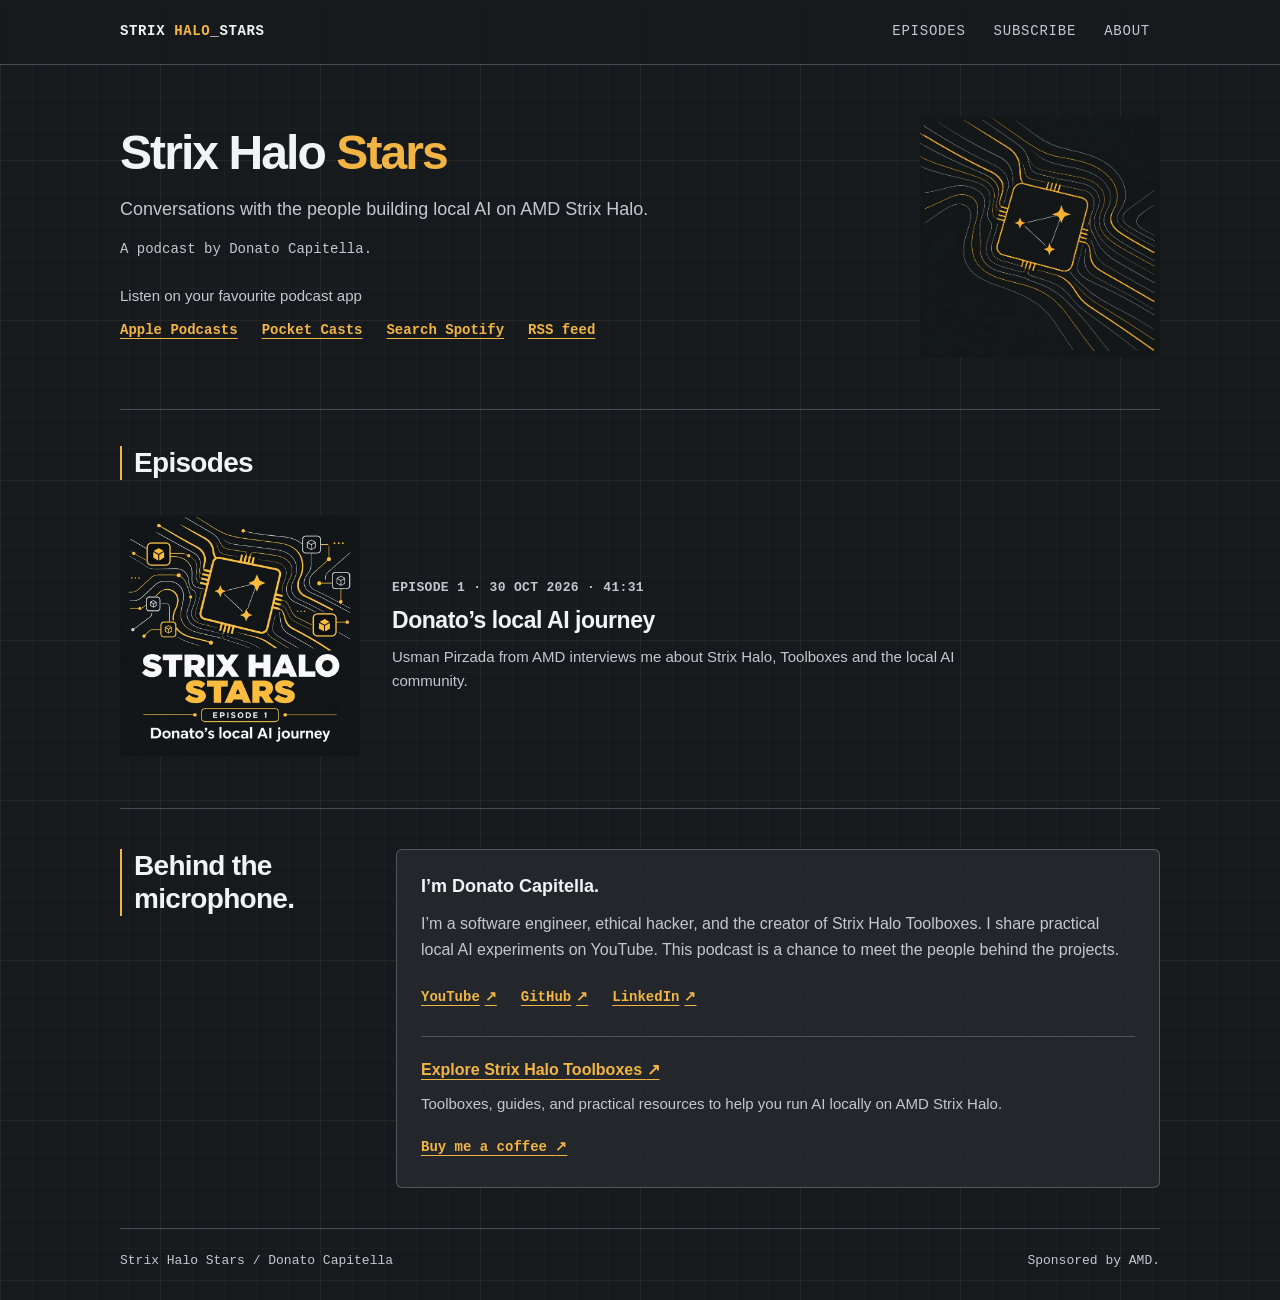
==== commit 42e6309d: "Make episode cover readable across screen sizes" ====
--- a/docs/index.html
+++ b/docs/index.html
@@ -12,7 +12,7 @@
   <link rel="alternate" type="application/rss+xml" title="Strix Halo Stars podcast feed" href="https://media.rss.com/strix-halo-stars/feed.xml">
   <link rel="icon" href="assets/favicon.svg" type="image/svg+xml">
   <link rel="stylesheet" href="brand.css">
-  <link rel="stylesheet" href="styles.css?v=6">
+  <link rel="stylesheet" href="styles.css?v=7">
   <script defer data-domain="strix-halo-stars.com" src="https://plausible.skybound.link/js/plausible.js"></script>
 </head>
 <body class="brand-surface" id="top">
@@ -54,7 +54,7 @@
         </div>
         <article class="episode-list-item" aria-labelledby="episode-1-title">
           <a class="episode-list-link" href="episodes/1/" aria-labelledby="episode-1-title">
-            <img class="episode-list-cover" src="assets/episodes/episode-1.webp" width="400" height="400" alt="" decoding="async">
+            <img class="episode-list-cover" src="assets/episodes/episode-1.webp" width="800" height="800" alt="" decoding="async">
             <div class="episode-list-copy">
               <p class="episode-meta">Episode 1 · <time datetime="2026-10-30">30 Oct 2026</time> · 41:31</p>
               <h3 id="episode-1-title">Donato’s local AI journey</h3>
--- a/docs/styles.css
+++ b/docs/styles.css
@@ -44,11 +44,11 @@
 .episode-player iframe { display: block; width: 100%; height: 202px; border: 0; border-radius: 6px; background: #171a1d; }
 .show-subscribe { margin-top: 24px; }
 .show-subscribe > p { color: var(--brand-text-soft); font-size: 15px; }
-.episode-list-link { display: grid; grid-template-columns: 112px minmax(0, 1fr); align-items: center; gap: 24px; padding-block: 12px; border-radius: 4px; }
+.episode-list-link { display: grid; grid-template-columns: 240px minmax(0, 1fr); align-items: center; gap: 32px; padding-block: 12px; border-radius: 4px; }
 .episode-list-link:hover { color: inherit; }
 .episode-list-link:hover h3, .episode-list-link:focus-visible h3 { color: var(--brand-gold); text-decoration: underline; text-underline-offset: 5px; }
 .episode-list-item + .episode-list-item { margin-top: 20px; padding-top: 32px; border-top: var(--brand-border); }
-.episode-list-cover { display: block; width: 112px; height: 112px; object-fit: contain; border-radius: 4px; }
+.episode-list-cover { display: block; width: 240px; height: 240px; object-fit: contain; border-radius: 4px; }
 .episode-list-copy { min-width: 0; }
 .episode-list-copy h3 { margin-top: 8px; font-size: 23px; line-height: 1.25; letter-spacing: -.02em; }
 .episode-summary { max-width: 630px; margin-top: 10px; color: var(--brand-text-soft); font-size: 15px; line-height: 1.6; }
@@ -90,6 +90,8 @@
   .hero-art { width: 180px; height: 180px; }
   h1 { font-size: 36px; }
   .intro { font-size: 17px; }
+  .episode-list-link { grid-template-columns: 200px minmax(0, 1fr); gap: 24px; }
+  .episode-list-cover { width: 200px; height: 200px; }
   .about { grid-template-columns: 180px minmax(0, 1fr); gap: 24px; }
   h2 { font-size: 25px; }
 }
@@ -111,8 +113,8 @@
   h2 { font-size: 24px; }
   .episode-meta { font-size: 13px; }
   .show-subscribe { margin-top: 4px; }
-  .episode-list-link { grid-template-columns: 80px minmax(0, 1fr); gap: 0 18px; align-items: start; }
-  .episode-list-cover { width: 80px; height: 80px; }
+  .episode-list-link { grid-template-columns: minmax(0, 1fr); gap: 20px; align-items: start; }
+  .episode-list-cover { width: 200px; height: 200px; }
   .episode-list-copy h3 { font-size: 20px; }
   .episode-summary { font-size: 15px; }
 
